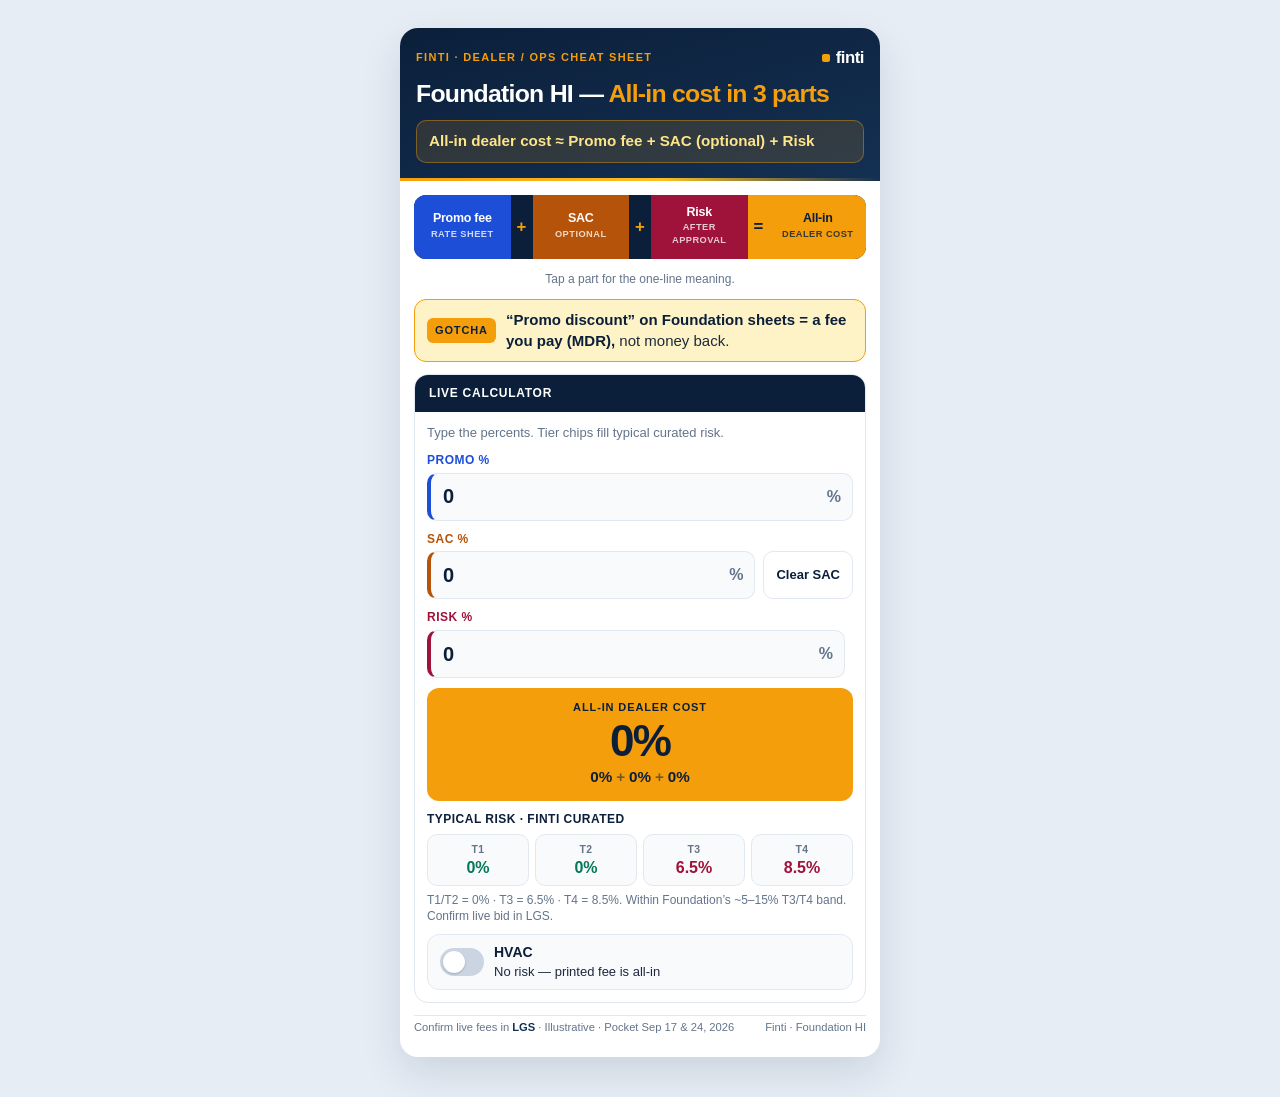
==== foundation-all-in.html @ e347deb6 "Add interactive Foundation HI all-in cheat sheet A single mobile-first page for the three-part deale" ====
<!DOCTYPE html>
<html lang="en">
<head>
<meta charset="utf-8" />
<meta name="viewport" content="width=device-width, initial-scale=1, viewport-fit=cover" />
<meta name="theme-color" content="#0B1F3A" />
<meta name="description" content="Foundation HI all-in dealer cost: Promo fee + SAC (optional) + Risk." />
<title>Foundation HI — All-in cost in 3 parts</title>
<script>document.documentElement.classList.add("js");</script>
<style>
  :root {
    --navy: #0B1F3A;
    --navy-mid: #143052;
    --gold: #F59E0B;
    --gold-soft: #FEF3C7;
    --gold-deep: #D97706;
    --ink: #1E293B;
    --muted: #64748B;
    --line: #E2E8F0;
    --wash: #F8FAFC;
    --promo: #1D4ED8;
    --promo-soft: #EFF6FF;
    --sac: #B45309;
    --sac-soft: #FFFBEB;
    --risk: #9F1239;
    --risk-soft: #FFF1F2;
    --ok: #047857;
    --ok-soft: #ECFDF5;
    --page: #E7EDF5;
    color-scheme: light;
    font-family: -apple-system, BlinkMacSystemFont, "Segoe UI", Roboto, Helvetica, Arial, sans-serif;
  }

  * { box-sizing: border-box; margin: 0; padding: 0; }

  html {
    height: 100%;
    -webkit-text-size-adjust: 100%;
    text-size-adjust: 100%;
  }

  body {
    min-height: 100%;
    min-height: 100dvh;
    background: var(--page);
    color: var(--ink);
    line-height: 1.4;
    -webkit-font-smoothing: antialiased;
    padding-left: env(safe-area-inset-left, 0);
    padding-right: env(safe-area-inset-right, 0);
    overflow-x: hidden;
  }

  button, input { font: inherit; color: inherit; }
  button {
    cursor: pointer;
    touch-action: manipulation;
    -webkit-tap-highlight-color: transparent;
  }
  button:focus-visible, input:focus-visible {
    outline: 2px solid var(--gold);
    outline-offset: 2px;
  }

  .sheet {
    width: min(480px, 100%);
    margin: 0 auto;
    background: #fff;
    min-height: 100dvh;
  }

  header {
    background: linear-gradient(165deg, var(--navy) 0%, var(--navy-mid) 100%);
    color: #fff;
    padding: calc(18px + env(safe-area-inset-top, 0)) 16px 18px;
    position: relative;
  }
  header::after {
    content: "";
    position: absolute;
    left: 0; right: 0; bottom: 0;
    height: 3px;
    background: linear-gradient(90deg, var(--gold), #FBBF24 55%, transparent);
  }
  .brand-row {
    display: flex;
    align-items: center;
    justify-content: space-between;
    gap: 12px;
    margin-bottom: 10px;
  }
  .eyebrow {
    font-size: 0.6875rem;
    font-weight: 700;
    letter-spacing: 0.12em;
    text-transform: uppercase;
    color: var(--gold);
  }
  .wordmark {
    font-weight: 700;
    letter-spacing: -0.03em;
    font-size: 1.05rem;
    color: #fff;
  }
  .wordmark i {
    display: inline-block;
    width: 8px;
    height: 8px;
    margin-right: 6px;
    border-radius: 2px;
    background: var(--gold);
    transform: translateY(-1px);
    font-style: normal;
  }
  h1 {
    font-size: 1.55rem;
    font-weight: 700;
    letter-spacing: -0.03em;
    line-height: 1.15;
    color: #fff;
  }
  h1 span { color: var(--gold); }
  .formula-line {
    margin-top: 12px;
    background: rgba(245, 158, 11, 0.14);
    border: 1px solid rgba(245, 158, 11, 0.4);
    color: #FDE68A;
    border-radius: 10px;
    padding: 10px 12px;
    font-size: 0.95rem;
    font-weight: 600;
    line-height: 1.35;
  }

  main {
    padding: 14px 14px calc(22px + env(safe-area-inset-bottom, 0));
    display: flex;
    flex-direction: column;
  }
  main > * + * { margin-top: 12px; }

  .formula {
    display: flex;
    align-items: stretch;
    border-radius: 12px;
    overflow: hidden;
    background: var(--navy);
    min-height: 64px;
  }
  .part {
    flex: 1 1 0;
    min-width: 0;
    min-height: 64px;
    border: 0;
    padding: 10px 4px;
    display: flex;
    flex-direction: column;
    align-items: center;
    justify-content: center;
    gap: 2px;
    color: #fff;
    text-align: center;
  }
  .part .label {
    font-size: 0.78rem;
    font-weight: 700;
    letter-spacing: -0.02em;
    line-height: 1.1;
    white-space: nowrap;
  }
  .part .sub {
    font-size: 0.58rem;
    font-weight: 600;
    letter-spacing: 0.05em;
    text-transform: uppercase;
    opacity: 0.78;
  }
  .part.promo { background: var(--promo); }
  .part.sac { background: var(--sac); }
  .part.risk { background: var(--risk); }
  .part.allin { background: var(--gold); color: var(--navy); }
  .part.allin .sub { opacity: 0.8; }
  .part[aria-expanded="true"] { box-shadow: inset 0 -3px 0 #fff; }
  .part.allin[aria-expanded="true"] { box-shadow: inset 0 -3px 0 var(--navy); }
  .part:active { filter: brightness(1.08); }
  .op {
    width: 22px;
    flex: 0 0 22px;
    display: flex;
    align-items: center;
    justify-content: center;
    font-size: 1.05rem;
    font-weight: 700;
    color: var(--gold);
    background: var(--navy);
  }
  .op.eq { color: var(--navy); background: var(--gold); }

  .hint {
    font-size: 0.75rem;
    color: var(--muted);
    text-align: center;
  }
  html.js body.touched .hint { display: none; }

  .explain { overflow: hidden; }
  html.js .explain {
    max-height: 0;
    opacity: 0;
    margin-top: 0 !important;
    transition: max-height 0.22s ease, opacity 0.18s ease;
  }
  html.js .explain.is-open {
    max-height: 180px;
    opacity: 1;
    margin-top: 12px !important;
  }
  html.js .explain p { display: none; }
  html.js .explain p.is-on { display: block; }
  .explain p {
    border-radius: 10px;
    border: 1px solid var(--line);
    border-left-width: 4px;
    padding: 12px 12px;
    font-size: 0.9375rem;
    line-height: 1.4;
    background: var(--wash);
  }
  .explain p + p { margin-top: 8px; }
  .explain p.tone-promo { border-left-color: var(--promo); background: var(--promo-soft); }
  .explain p.tone-sac { border-left-color: var(--sac); background: var(--sac-soft); }
  .explain p.tone-risk { border-left-color: var(--risk); background: var(--risk-soft); }
  .explain p.tone-allin { border-left-color: var(--gold-deep); background: var(--gold-soft); }

  .gotcha {
    display: flex;
    align-items: center;
    gap: 10px;
    background: var(--gold-soft);
    border: 1.5px solid var(--gold);
    border-radius: 12px;
    padding: 10px 12px;
  }
  .gotcha-badge {
    flex: 0 0 auto;
    background: var(--gold);
    color: var(--navy);
    font-size: 0.6875rem;
    font-weight: 800;
    letter-spacing: 0.08em;
    text-transform: uppercase;
    padding: 5px 8px;
    border-radius: 6px;
  }
  .gotcha p {
    font-size: 0.9375rem;
    font-weight: 600;
    color: var(--navy);
    line-height: 1.35;
  }
  .gotcha p span { font-weight: 500; color: var(--ink); }

  .calc {
    border: 1.5px solid var(--line);
    border-radius: 14px;
    overflow: hidden;
    background: #fff;
  }
  .calc-head {
    background: var(--navy);
    color: #fff;
    font-size: 0.75rem;
    font-weight: 700;
    letter-spacing: 0.06em;
    text-transform: uppercase;
    padding: 10px 14px;
  }
  .calc-body {
    padding: 12px;
    display: flex;
    flex-direction: column;
    gap: 10px;
  }
  .calc-lead {
    font-size: 0.8125rem;
    color: var(--muted);
  }

  .field { display: flex; flex-direction: column; gap: 4px; }
  .field label {
    font-size: 0.75rem;
    font-weight: 700;
    letter-spacing: 0.04em;
    text-transform: uppercase;
  }
  .field.promo label { color: var(--promo); }
  .field.sac label { color: var(--sac); }
  .field.risk label { color: var(--risk); }
  .sac-row, .risk-row {
    display: grid;
    grid-template-columns: 1fr auto;
    gap: 8px;
    align-items: stretch;
  }
  .input-wrap {
    position: relative;
    min-height: 48px;
  }
  .input-wrap input {
    width: 100%;
    height: 48px;
    border: 1.5px solid var(--line);
    border-radius: 10px;
    background: var(--wash);
    padding: 0 36px 0 12px;
    font-size: 1.25rem;
    font-weight: 700;
    font-variant-numeric: tabular-nums;
    color: var(--navy);
    -webkit-appearance: none;
    appearance: none;
  }
  .field.promo input { border-left: 4px solid var(--promo); }
  .field.sac input { border-left: 4px solid var(--sac); }
  .field.risk input { border-left: 4px solid var(--risk); }
  .input-wrap input:disabled {
    opacity: 0.55;
    color: var(--ok);
    background: var(--ok-soft);
  }
  .suffix {
    position: absolute;
    right: 12px;
    top: 50%;
    transform: translateY(-50%);
    font-weight: 700;
    color: var(--muted);
    pointer-events: none;
  }

  .ghost {
    min-height: 48px;
    padding: 0 12px;
    border-radius: 10px;
    border: 1.5px solid var(--line);
    background: #fff;
    color: var(--navy);
    font-size: 0.8125rem;
    font-weight: 700;
  }
  .ghost:active { background: var(--wash); }

  .total-block {
    background: var(--gold);
    color: var(--navy);
    border-radius: 12px;
    padding: 12px 14px 14px;
    text-align: center;
  }
  .total-k {
    font-size: 0.6875rem;
    font-weight: 800;
    letter-spacing: 0.08em;
    text-transform: uppercase;
  }
  .total {
    font-size: 2.75rem;
    font-weight: 800;
    letter-spacing: -0.04em;
    line-height: 1.05;
    font-variant-numeric: tabular-nums;
    margin-top: 2px;
  }
  .total.bump { animation: bump 0.28s ease; }
  @keyframes bump {
    0% { transform: scale(1); }
    40% { transform: scale(1.045); }
    100% { transform: scale(1); }
  }
  .breakdown {
    margin-top: 2px;
    font-size: 0.95rem;
    font-weight: 700;
    font-variant-numeric: tabular-nums;
    text-align: center;
    color: var(--navy);
  }
  .breakdown .opand { font-weight: 600; opacity: 0.55; padding: 0 4px; }

  .block-label {
    font-size: 0.75rem;
    font-weight: 700;
    letter-spacing: 0.04em;
    text-transform: uppercase;
    color: var(--navy);
  }
  .tiers {
    display: grid;
    grid-template-columns: repeat(4, 1fr);
    gap: 6px;
  }
  .tier {
    min-height: 52px;
    border-radius: 10px;
    border: 1.5px solid var(--line);
    background: var(--wash);
    display: flex;
    flex-direction: column;
    align-items: center;
    justify-content: center;
    gap: 1px;
    padding: 6px 2px;
  }
  .tier .k {
    font-size: 0.65rem;
    font-weight: 700;
    letter-spacing: 0.04em;
    text-transform: uppercase;
    color: var(--muted);
  }
  .tier .v {
    font-size: 1rem;
    font-weight: 800;
    font-variant-numeric: tabular-nums;
    color: var(--ok);
    line-height: 1.1;
  }
  .tier.hot .v { color: var(--risk); }
  .tier[aria-pressed="true"] {
    background: var(--navy);
    border-color: var(--navy);
  }
  .tier[aria-pressed="true"] .k,
  .tier[aria-pressed="true"] .v { color: #fff; }
  .tier:disabled { opacity: 0.4; }

  .note {
    font-size: 0.75rem;
    color: var(--muted);
    line-height: 1.35;
  }

  .hvac {
    width: 100%;
    min-height: 52px;
    display: flex;
    align-items: center;
    gap: 10px;
    text-align: left;
    border-radius: 12px;
    border: 1.5px solid var(--line);
    background: var(--wash);
    padding: 8px 12px;
  }
  .switch {
    width: 44px;
    height: 28px;
    border-radius: 99px;
    background: #CBD5E1;
    position: relative;
    flex: 0 0 44px;
    transition: background 0.18s ease;
  }
  .switch::after {
    content: "";
    position: absolute;
    top: 3px;
    left: 3px;
    width: 22px;
    height: 22px;
    border-radius: 50%;
    background: #fff;
    box-shadow: 0 1px 2px rgba(11, 31, 58, 0.25);
    transition: transform 0.18s ease;
  }
  .hvac[aria-checked="true"] {
    background: var(--ok-soft);
    border-color: var(--ok);
  }
  .hvac[aria-checked="true"] .switch { background: var(--ok); }
  .hvac[aria-checked="true"] .switch::after { transform: translateX(16px); }
  .hvac strong {
    display: block;
    font-size: 0.875rem;
    color: var(--navy);
  }
  .hvac[aria-checked="true"] strong { color: var(--ok); }
  .hvac em {
    display: block;
    font-style: normal;
    font-size: 0.8125rem;
    color: var(--ink);
    font-weight: 500;
  }

  .hvac-note {
    display: none;
    background: var(--ok-soft);
    color: var(--ok);
    border-radius: 10px;
    padding: 10px 12px;
    font-size: 0.875rem;
    font-weight: 700;
    line-height: 1.35;
  }
  .hvac-note.show { display: block; }
  .hvac-note span {
    display: block;
    font-weight: 500;
    color: var(--ink);
    margin-top: 2px;
  }

  footer {
    display: flex;
    justify-content: space-between;
    gap: 10px;
    padding-top: 4px;
    border-top: 1px solid var(--line);
    font-size: 0.7rem;
    color: var(--muted);
    line-height: 1.35;
  }
  footer strong { color: var(--navy-mid); font-weight: 600; }

  .visually-hidden {
    position: absolute;
    width: 1px;
    height: 1px;
    padding: 0;
    margin: -1px;
    overflow: hidden;
    clip: rect(0, 0, 0, 0);
    white-space: nowrap;
    border: 0;
  }

  @media (min-width: 540px) {
    body { padding: 28px 16px 40px; }
    .sheet {
      min-height: auto;
      border-radius: 18px;
      overflow: hidden;
      box-shadow: 0 16px 40px rgba(11, 31, 58, 0.12);
    }
  }

  @media (max-width: 359px) {
    h1 { font-size: 1.35rem; }
    .part .label { font-size: 0.72rem; }
    .part .sub { font-size: 0.5rem; letter-spacing: 0.02em; }
    .op { width: 16px; flex-basis: 16px; font-size: 0.9rem; }
    .total { font-size: 2.35rem; }
  }

  @media (prefers-reduced-motion: reduce) {
    *, *::before, *::after {
      animation: none !important;
      transition: none !important;
    }
  }
</style>
</head>
<body>
<div class="sheet">
  <header>
    <div class="brand-row">
      <div class="eyebrow">Finti · Dealer / Ops cheat sheet</div>
      <div class="wordmark"><i aria-hidden="true"></i>finti</div>
    </div>
    <h1>Foundation HI — <span>All-in cost in 3 parts</span></h1>
    <p class="formula-line">All-in dealer cost ≈ Promo fee + SAC (optional) + Risk</p>
  </header>

  <main>
    <div class="formula" role="group" aria-label="All-in formula. Tap a part for what it means.">
      <button type="button" class="part promo" data-part="promo" aria-expanded="false" aria-controls="explain">
        <span class="label">Promo fee</span>
        <span class="sub">Rate sheet</span>
      </button>
      <div class="op" aria-hidden="true">+</div>
      <button type="button" class="part sac" data-part="sac" aria-expanded="false" aria-controls="explain">
        <span class="label">SAC</span>
        <span class="sub">Optional</span>
      </button>
      <div class="op" aria-hidden="true">+</div>
      <button type="button" class="part risk" data-part="risk" aria-expanded="false" aria-controls="explain">
        <span class="label">Risk</span>
        <span class="sub">After approval</span>
      </button>
      <div class="op eq" aria-hidden="true">=</div>
      <button type="button" class="part allin" data-part="allin" aria-expanded="false" aria-controls="explain">
        <span class="label">All-in</span>
        <span class="sub">Dealer cost</span>
      </button>
    </div>
    <p class="hint" id="hint">Tap a part for the one-line meaning.</p>

    <div id="explain" class="explain" aria-live="polite" aria-hidden="true">
      <p class="tone-promo" data-part="promo">Printed dealer fee on the rate sheet for APR × term × tier.</p>
      <p class="tone-sac" data-part="sac">Optional same-as-cash period; tier-priced add-on on top of the installment plan.</p>
      <p class="tone-risk" data-part="risk">Variable Discount Adder after approval (HI / Standard). Not printed as a product row.</p>
      <p class="tone-allin" data-part="allin">Dealer cost: Promo fee + SAC (optional) + Risk.</p>
    </div>

    <div class="gotcha">
      <div class="gotcha-badge">Gotcha</div>
      <p>“Promo discount” on Foundation sheets = a fee you pay (MDR), <span>not money back.</span></p>
    </div>

    <section class="calc" aria-labelledby="calc-title">
      <div class="calc-head" id="calc-title">Live calculator</div>
      <div class="calc-body">
        <p class="calc-lead">Type the percents. Tier chips fill typical curated risk.</p>

        <div class="field promo">
          <label for="promo">Promo %</label>
          <div class="input-wrap">
            <input id="promo" inputmode="decimal" enterkeyhint="done" autocomplete="off" autocorrect="off" spellcheck="false" value="0" aria-label="Promo percent" />
            <span class="suffix" aria-hidden="true">%</span>
          </div>
        </div>

        <div class="field sac">
          <label for="sac">SAC %</label>
          <div class="sac-row">
            <div class="input-wrap">
              <input id="sac" inputmode="decimal" enterkeyhint="done" autocomplete="off" autocorrect="off" spellcheck="false" value="0" aria-label="SAC percent" />
              <span class="suffix" aria-hidden="true">%</span>
            </div>
            <button type="button" class="ghost" id="clear-sac">Clear SAC</button>
          </div>
        </div>

        <div class="field risk">
          <label for="risk">Risk %</label>
          <div class="risk-row">
            <div class="input-wrap">
              <input id="risk" inputmode="decimal" enterkeyhint="done" autocomplete="off" autocorrect="off" spellcheck="false" value="0" aria-label="Risk percent" />
              <span class="suffix" aria-hidden="true">%</span>
            </div>
          </div>
        </div>

        <div class="total-block">
          <div class="total-k">All-in dealer cost</div>
          <div class="total" id="total">0%</div>
          <p class="breakdown" id="breakdown" aria-hidden="true">
            <span id="b-promo">0%</span><span class="opand">+</span><span id="b-sac">0%</span><span class="opand">+</span><span id="b-risk">0%</span>
          </p>
        </div>
        <p class="visually-hidden" id="live" aria-live="polite"></p>

        <div>
          <div class="block-label" id="tier-label">Typical risk · Finti curated</div>
          <div class="tiers" role="radiogroup" aria-labelledby="tier-label" style="margin-top:6px">
            <button type="button" class="tier" data-tier="t1" data-risk="0" aria-pressed="false">
              <span class="k">T1</span><span class="v">0%</span>
            </button>
            <button type="button" class="tier" data-tier="t2" data-risk="0" aria-pressed="false">
              <span class="k">T2</span><span class="v">0%</span>
            </button>
            <button type="button" class="tier hot" data-tier="t3" data-risk="6.5" aria-pressed="false">
              <span class="k">T3</span><span class="v">6.5%</span>
            </button>
            <button type="button" class="tier hot" data-tier="t4" data-risk="8.5" aria-pressed="false">
              <span class="k">T4</span><span class="v">8.5%</span>
            </button>
          </div>
          <p class="note" style="margin-top:6px">T1/T2 = 0% · T3 = 6.5% · T4 = 8.5%. Within Foundation’s ~5–15% T3/T4 band. Confirm live bid in LGS.</p>
        </div>

        <button type="button" class="hvac" id="hvac" role="switch" aria-checked="false">
          <span class="switch" aria-hidden="true"></span>
          <span>
            <strong>HVAC</strong>
            <em id="hvac-em">No risk — printed fee is all-in</em>
          </span>
        </button>
        <p class="hvac-note" id="hvac-note">No risk factor. Printed fee is all-in.<span>Do not add a Variable Discount Adder.</span></p>
      </div>
    </section>

    <footer>
      <div>Confirm live fees in <strong>LGS</strong> · Illustrative · Pocket Sep 17 &amp; 24, 2026</div>
      <div>Finti · Foundation HI</div>
    </footer>
  </main>
</div>
<script>
(function () {
  var open = null;
  var hvacOn = false;
  var tier = null;
  var riskMemory = "0";
  var tierMemory = null;
  var lastTotal = "0%";
  var liveTimer = 0;

  var explain = document.getElementById("explain");
  var parts = Array.prototype.slice.call(document.querySelectorAll(".part"));
  var lines = Array.prototype.slice.call(explain.querySelectorAll("p"));
  var promo = document.getElementById("promo");
  var sac = document.getElementById("sac");
  var risk = document.getElementById("risk");
  var totalEl = document.getElementById("total");
  var bPromo = document.getElementById("b-promo");
  var bSac = document.getElementById("b-sac");
  var bRisk = document.getElementById("b-risk");
  var live = document.getElementById("live");
  var hvacBtn = document.getElementById("hvac");
  var hvacNote = document.getElementById("hvac-note");
  var hvacEm = document.getElementById("hvac-em");
  var tiers = Array.prototype.slice.call(document.querySelectorAll(".tier"));

  function parsePct(raw) {
    var n = parseFloat(String(raw).replace(/[^0-9.+-]/g, ""));
    return isFinite(n) ? n : 0;
  }

  function formatPct(n) {
    var r = Math.round((n + Number.EPSILON) * 100) / 100;
    var text = r.toFixed(2).replace(/\.00$/, "").replace(/(\.\d)0$/, "$1");
    return text + "%";
  }

  function selectAll(el) {
    requestAnimationFrame(function () {
      try { el.setSelectionRange(0, el.value.length); } catch (e) {}
    });
  }

  function setTierPressed(id) {
    tier = id;
    tiers.forEach(function (btn) {
      var on = btn.getAttribute("data-tier") === id;
      btn.setAttribute("aria-pressed", on ? "true" : "false");
    });
  }

  function render() {
    var p = parsePct(promo.value);
    var s = parsePct(sac.value);
    var r = hvacOn ? 0 : parsePct(risk.value);
    var sum = formatPct(p + s + r);
    if (sum !== lastTotal) {
      totalEl.classList.remove("bump");
      void totalEl.offsetWidth;
      totalEl.classList.add("bump");
      lastTotal = sum;
    }
    totalEl.textContent = sum;
    bPromo.textContent = formatPct(p);
    bSac.textContent = formatPct(s);
    bRisk.textContent = formatPct(r);
    clearTimeout(liveTimer);
    liveTimer = setTimeout(function () {
      live.textContent = "All-in dealer cost " + sum;
    }, 400);
  }

  function applyHvac(on) {
    hvacOn = on;
    hvacBtn.setAttribute("aria-checked", on ? "true" : "false");
    hvacNote.classList.toggle("show", on);
    risk.disabled = on;
    tiers.forEach(function (btn) { btn.disabled = on; });
    if (on) {
      riskMemory = risk.value;
      tierMemory = tier;
      risk.value = "0";
      setTierPressed(null);
      hvacEm.textContent = "On · printed fee is all-in";
    } else {
      risk.value = riskMemory;
      setTierPressed(tierMemory);
      hvacEm.textContent = "No risk — printed fee is all-in";
    }
    render();
  }

  parts.forEach(function (btn) {
    btn.addEventListener("click", function () {
      var part = btn.getAttribute("data-part");
      var willOpen = open !== part;
      document.body.classList.add("touched");
      if (willOpen) {
        lines.forEach(function (p) {
          p.classList.toggle("is-on", p.getAttribute("data-part") === part);
        });
        explain.classList.add("is-open");
        open = part;
        explain.setAttribute("aria-hidden", "false");
      } else {
        explain.classList.remove("is-open");
        explain.setAttribute("aria-hidden", "true");
        open = null;
      }
      parts.forEach(function (b) {
        b.setAttribute("aria-expanded", open === b.getAttribute("data-part") ? "true" : "false");
      });
    });
  });

  [promo, sac, risk].forEach(function (input) {
    input.addEventListener("input", function () {
      if (input === risk && !hvacOn) {
        setTierPressed(null);
        riskMemory = risk.value;
        tierMemory = null;
      }
      render();
    });
    input.addEventListener("focus", function () { selectAll(input); });
  });

  document.getElementById("clear-sac").addEventListener("click", function () {
    sac.value = "0";
    render();
    sac.focus();
  });

  tiers.forEach(function (btn) {
    btn.addEventListener("click", function () {
      if (hvacOn) applyHvac(false);
      var id = btn.getAttribute("data-tier");
      var value = btn.getAttribute("data-risk");
      risk.value = value;
      riskMemory = value;
      tierMemory = id;
      setTierPressed(id);
      render();
    });
  });

  hvacBtn.addEventListener("click", function () {
    applyHvac(!hvacOn);
  });

  render();
})();
</script>
</body>
</html>
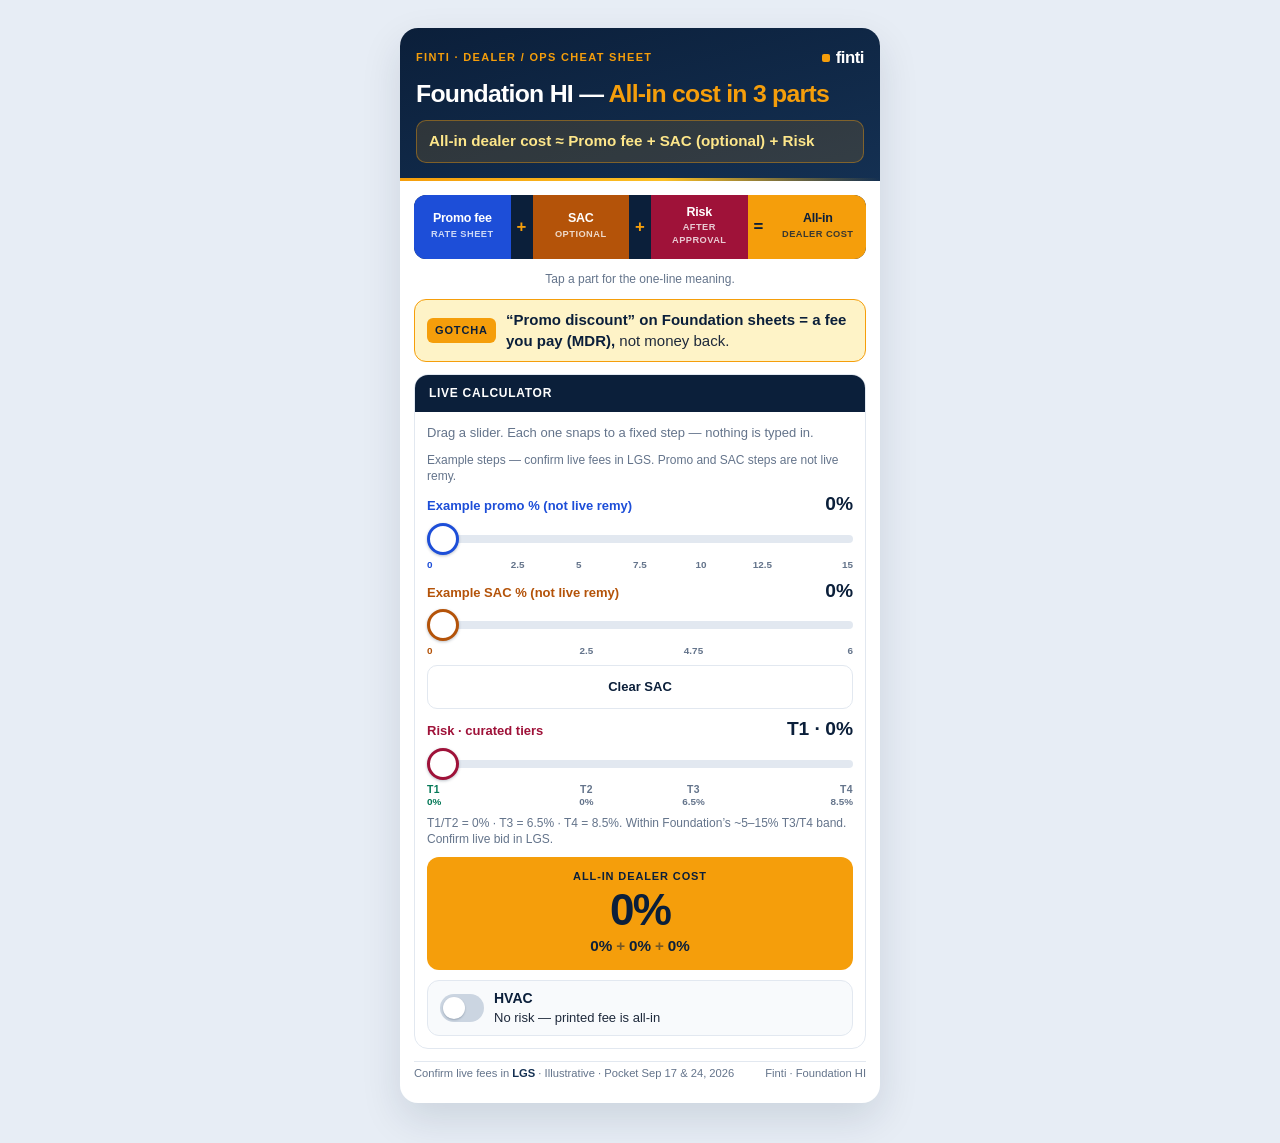
==== commit 0c986dad: "Snap the all-in calculator to stepped sliders Risk only moves through curated tiers T1–T4. Promo and" ====
--- a/foundation-all-in.html
+++ b/foundation-all-in.html
@@ -286,60 +286,112 @@
     color: var(--muted);
   }
 
-  .field { display: flex; flex-direction: column; gap: 4px; }
+  .field {
+    --accent: var(--navy);
+    display: flex;
+    flex-direction: column;
+    gap: 2px;
+  }
+  .field.promo { --accent: var(--promo); }
+  .field.sac { --accent: var(--sac); }
+  .field.risk { --accent: var(--risk); }
+  .field-top {
+    display: flex;
+    align-items: baseline;
+    justify-content: space-between;
+    gap: 10px;
+  }
   .field label {
-    font-size: 0.75rem;
-    font-weight: 700;
-    letter-spacing: 0.04em;
-    text-transform: uppercase;
-  }
-  .field.promo label { color: var(--promo); }
-  .field.sac label { color: var(--sac); }
-  .field.risk label { color: var(--risk); }
-  .sac-row, .risk-row {
-    display: grid;
-    grid-template-columns: 1fr auto;
-    gap: 8px;
-    align-items: stretch;
-  }
-  .input-wrap {
-    position: relative;
-    min-height: 48px;
-  }
-  .input-wrap input {
-    width: 100%;
-    height: 48px;
-    border: 1.5px solid var(--line);
-    border-radius: 10px;
-    background: var(--wash);
-    padding: 0 36px 0 12px;
-    font-size: 1.25rem;
-    font-weight: 700;
+    font-size: 0.8125rem;
+    font-weight: 700;
+    line-height: 1.3;
+    color: var(--accent);
+  }
+  .field output {
+    flex: 0 0 auto;
+    font-size: 1.2rem;
+    font-weight: 800;
     font-variant-numeric: tabular-nums;
     color: var(--navy);
+    line-height: 1;
+  }
+  .field.is-forced output { color: var(--ok); }
+
+  .slider {
     -webkit-appearance: none;
     appearance: none;
-  }
-  .field.promo input { border-left: 4px solid var(--promo); }
-  .field.sac input { border-left: 4px solid var(--sac); }
-  .field.risk input { border-left: 4px solid var(--risk); }
-  .input-wrap input:disabled {
-    opacity: 0.55;
-    color: var(--ok);
-    background: var(--ok-soft);
-  }
-  .suffix {
-    position: absolute;
-    right: 12px;
-    top: 50%;
-    transform: translateY(-50%);
-    font-weight: 700;
+    width: 100%;
+    height: 44px;
+    margin: 0;
+    background: transparent;
+    touch-action: manipulation;
+    accent-color: var(--accent);
+  }
+  .slider:focus { outline: none; }
+  .slider:focus-visible { outline: 2px solid var(--gold); outline-offset: 2px; }
+  .slider::-webkit-slider-runnable-track {
+    height: 8px;
+    border-radius: 99px;
+    background: linear-gradient(90deg, var(--accent) var(--fill, 0%), #E2E8F0 var(--fill, 0%));
+  }
+  .slider::-webkit-slider-thumb {
+    -webkit-appearance: none;
+    appearance: none;
+    width: 32px;
+    height: 32px;
+    margin-top: -12px;
+    border-radius: 50%;
+    background: #fff;
+    border: 3px solid var(--accent);
+    box-shadow: 0 1px 3px rgba(11, 31, 58, 0.28);
+  }
+  .slider::-moz-range-track {
+    height: 8px;
+    border-radius: 99px;
+    background: #E2E8F0;
+    border: 0;
+  }
+  .slider::-moz-range-progress {
+    height: 8px;
+    border-radius: 99px;
+    background: var(--accent);
+  }
+  .slider::-moz-range-thumb {
+    width: 32px;
+    height: 32px;
+    border-radius: 50%;
+    background: #fff;
+    border: 3px solid var(--accent);
+    box-shadow: 0 1px 3px rgba(11, 31, 58, 0.28);
+  }
+  .slider:disabled { opacity: 0.4; }
+
+  .ticks {
+    display: flex;
+    justify-content: space-between;
+    gap: 2px;
+    margin-top: -4px;
+    font-size: 0.62rem;
+    font-weight: 700;
+    font-variant-numeric: tabular-nums;
     color: var(--muted);
-    pointer-events: none;
-  }
+    line-height: 1.15;
+  }
+  .ticks span { flex: 1 1 0; text-align: center; min-width: 0; }
+  .ticks span:first-child { text-align: left; }
+  .ticks span:last-child { text-align: right; }
+  .ticks b {
+    display: block;
+    font-size: 0.65rem;
+    letter-spacing: 0.04em;
+  }
+  .ticks span.on { color: var(--accent); }
+  .field.risk .ticks span.on { color: var(--ok); }
+  .field.risk .ticks span.hot.on { color: var(--risk); }
 
   .ghost {
-    min-height: 48px;
+    min-height: 44px;
+    margin-top: 6px;
     padding: 0 12px;
     border-radius: 10px;
     border: 1.5px solid var(--line);
@@ -386,53 +438,6 @@
     color: var(--navy);
   }
   .breakdown .opand { font-weight: 600; opacity: 0.55; padding: 0 4px; }
-
-  .block-label {
-    font-size: 0.75rem;
-    font-weight: 700;
-    letter-spacing: 0.04em;
-    text-transform: uppercase;
-    color: var(--navy);
-  }
-  .tiers {
-    display: grid;
-    grid-template-columns: repeat(4, 1fr);
-    gap: 6px;
-  }
-  .tier {
-    min-height: 52px;
-    border-radius: 10px;
-    border: 1.5px solid var(--line);
-    background: var(--wash);
-    display: flex;
-    flex-direction: column;
-    align-items: center;
-    justify-content: center;
-    gap: 1px;
-    padding: 6px 2px;
-  }
-  .tier .k {
-    font-size: 0.65rem;
-    font-weight: 700;
-    letter-spacing: 0.04em;
-    text-transform: uppercase;
-    color: var(--muted);
-  }
-  .tier .v {
-    font-size: 1rem;
-    font-weight: 800;
-    font-variant-numeric: tabular-nums;
-    color: var(--ok);
-    line-height: 1.1;
-  }
-  .tier.hot .v { color: var(--risk); }
-  .tier[aria-pressed="true"] {
-    background: var(--navy);
-    border-color: var(--navy);
-  }
-  .tier[aria-pressed="true"] .k,
-  .tier[aria-pressed="true"] .v { color: #fff; }
-  .tier:disabled { opacity: 0.4; }
 
   .note {
     font-size: 0.75rem;
@@ -611,35 +616,36 @@
     <section class="calc" aria-labelledby="calc-title">
       <div class="calc-head" id="calc-title">Live calculator</div>
       <div class="calc-body">
-        <p class="calc-lead">Type the percents. Tier chips fill typical curated risk.</p>
+        <p class="calc-lead">Drag a slider. Each one snaps to a fixed step — nothing is typed in.</p>
+        <p class="note">Example steps — confirm live fees in LGS. Promo and SAC steps are not live remy.</p>
 
         <div class="field promo">
-          <label for="promo">Promo %</label>
-          <div class="input-wrap">
-            <input id="promo" inputmode="decimal" enterkeyhint="done" autocomplete="off" autocorrect="off" spellcheck="false" value="0" aria-label="Promo percent" />
-            <span class="suffix" aria-hidden="true">%</span>
+          <div class="field-top">
+            <label for="promo">Example promo % (not live remy)</label>
+            <output id="promo-out" for="promo">0%</output>
           </div>
+          <input id="promo" class="slider" type="range" min="0" max="6" step="1" value="0" aria-valuemin="0" aria-valuemax="6" aria-valuetext="Example 0%, not live remy" />
+          <div class="ticks" aria-hidden="true"><span>0</span><span>2.5</span><span>5</span><span>7.5</span><span>10</span><span>12.5</span><span>15</span></div>
         </div>
 
         <div class="field sac">
-          <label for="sac">SAC %</label>
-          <div class="sac-row">
-            <div class="input-wrap">
-              <input id="sac" inputmode="decimal" enterkeyhint="done" autocomplete="off" autocorrect="off" spellcheck="false" value="0" aria-label="SAC percent" />
-              <span class="suffix" aria-hidden="true">%</span>
-            </div>
-            <button type="button" class="ghost" id="clear-sac">Clear SAC</button>
+          <div class="field-top">
+            <label for="sac">Example SAC % (not live remy)</label>
+            <output id="sac-out" for="sac">0%</output>
           </div>
+          <input id="sac" class="slider" type="range" min="0" max="3" step="1" value="0" aria-valuemin="0" aria-valuemax="3" aria-valuetext="Example 0%, not live remy" />
+          <div class="ticks" aria-hidden="true"><span>0</span><span>2.5</span><span>4.75</span><span>6</span></div>
+          <button type="button" class="ghost" id="clear-sac">Clear SAC</button>
         </div>
 
-        <div class="field risk">
-          <label for="risk">Risk %</label>
-          <div class="risk-row">
-            <div class="input-wrap">
-              <input id="risk" inputmode="decimal" enterkeyhint="done" autocomplete="off" autocorrect="off" spellcheck="false" value="0" aria-label="Risk percent" />
-              <span class="suffix" aria-hidden="true">%</span>
-            </div>
+        <div class="field risk" id="risk-field">
+          <div class="field-top">
+            <label for="risk">Risk · curated tiers</label>
+            <output id="risk-out" for="risk">T1 · 0%</output>
           </div>
+          <input id="risk" class="slider" type="range" min="0" max="3" step="1" value="0" aria-valuemin="0" aria-valuemax="3" aria-valuetext="T1, 0%" />
+          <div class="ticks" aria-hidden="true"><span><b>T1</b>0%</span><span><b>T2</b>0%</span><span class="hot"><b>T3</b>6.5%</span><span class="hot"><b>T4</b>8.5%</span></div>
+          <p class="note" style="margin-top:6px">T1/T2 = 0% · T3 = 6.5% · T4 = 8.5%. Within Foundation’s ~5–15% T3/T4 band. Confirm live bid in LGS.</p>
         </div>
 
         <div class="total-block">
@@ -650,25 +656,6 @@
           </p>
         </div>
         <p class="visually-hidden" id="live" aria-live="polite"></p>
-
-        <div>
-          <div class="block-label" id="tier-label">Typical risk · Finti curated</div>
-          <div class="tiers" role="radiogroup" aria-labelledby="tier-label" style="margin-top:6px">
-            <button type="button" class="tier" data-tier="t1" data-risk="0" aria-pressed="false">
-              <span class="k">T1</span><span class="v">0%</span>
-            </button>
-            <button type="button" class="tier" data-tier="t2" data-risk="0" aria-pressed="false">
-              <span class="k">T2</span><span class="v">0%</span>
-            </button>
-            <button type="button" class="tier hot" data-tier="t3" data-risk="6.5" aria-pressed="false">
-              <span class="k">T3</span><span class="v">6.5%</span>
-            </button>
-            <button type="button" class="tier hot" data-tier="t4" data-risk="8.5" aria-pressed="false">
-              <span class="k">T4</span><span class="v">8.5%</span>
-            </button>
-          </div>
-          <p class="note" style="margin-top:6px">T1/T2 = 0% · T3 = 6.5% · T4 = 8.5%. Within Foundation’s ~5–15% T3/T4 band. Confirm live bid in LGS.</p>
-        </div>
 
         <button type="button" class="hvac" id="hvac" role="switch" aria-checked="false">
           <span class="switch" aria-hidden="true"></span>
@@ -689,11 +676,18 @@
 </div>
 <script>
 (function () {
+  var PROMO = [0, 2.5, 5, 7.5, 10, 12.5, 15];
+  var SAC = [0, 2.5, 4.75, 6];
+  var RISK = [
+    { tier: "T1", pct: 0 },
+    { tier: "T2", pct: 0 },
+    { tier: "T3", pct: 6.5 },
+    { tier: "T4", pct: 8.5 }
+  ];
+
   var open = null;
   var hvacOn = false;
-  var tier = null;
-  var riskMemory = "0";
-  var tierMemory = null;
+  var riskMemory = 0;
   var lastTotal = "0%";
   var liveTimer = 0;
 
@@ -703,6 +697,10 @@
   var promo = document.getElementById("promo");
   var sac = document.getElementById("sac");
   var risk = document.getElementById("risk");
+  var riskField = document.getElementById("risk-field");
+  var promoOut = document.getElementById("promo-out");
+  var sacOut = document.getElementById("sac-out");
+  var riskOut = document.getElementById("risk-out");
   var totalEl = document.getElementById("total");
   var bPromo = document.getElementById("b-promo");
   var bSac = document.getElementById("b-sac");
@@ -711,12 +709,6 @@
   var hvacBtn = document.getElementById("hvac");
   var hvacNote = document.getElementById("hvac-note");
   var hvacEm = document.getElementById("hvac-em");
-  var tiers = Array.prototype.slice.call(document.querySelectorAll(".tier"));
-
-  function parsePct(raw) {
-    var n = parseFloat(String(raw).replace(/[^0-9.+-]/g, ""));
-    return isFinite(n) ? n : 0;
-  }
 
   function formatPct(n) {
     var r = Math.round((n + Number.EPSILON) * 100) / 100;
@@ -724,24 +716,28 @@
     return text + "%";
   }
 
-  function selectAll(el) {
-    requestAnimationFrame(function () {
-      try { el.setSelectionRange(0, el.value.length); } catch (e) {}
+  function snap(el) {
+    var max = Number(el.max);
+    var n = Math.round(Number(el.value));
+    if (!isFinite(n) || n < 0) n = 0;
+    if (n > max) n = max;
+    el.value = String(n);
+    el.style.setProperty("--fill", (max === 0 ? 0 : (n / max) * 100) + "%");
+    var ticks = el.parentElement.querySelectorAll(".ticks span");
+    Array.prototype.forEach.call(ticks, function (span, i) {
+      span.classList.toggle("on", !el.disabled && i === n);
     });
-  }
-
-  function setTierPressed(id) {
-    tier = id;
-    tiers.forEach(function (btn) {
-      var on = btn.getAttribute("data-tier") === id;
-      btn.setAttribute("aria-pressed", on ? "true" : "false");
-    });
+    return n;
   }
 
   function render() {
-    var p = parsePct(promo.value);
-    var s = parsePct(sac.value);
-    var r = hvacOn ? 0 : parsePct(risk.value);
+    var pi = snap(promo);
+    var si = snap(sac);
+    var ri = snap(risk);
+    var p = PROMO[pi];
+    var s = SAC[si];
+    var tier = RISK[ri];
+    var r = hvacOn ? 0 : tier.pct;
     var sum = formatPct(p + s + r);
     if (sum !== lastTotal) {
       totalEl.classList.remove("bump");
@@ -753,6 +749,12 @@
     bPromo.textContent = formatPct(p);
     bSac.textContent = formatPct(s);
     bRisk.textContent = formatPct(r);
+    promoOut.textContent = formatPct(p);
+    sacOut.textContent = formatPct(s);
+    riskOut.textContent = hvacOn ? "0%" : tier.tier + " · " + formatPct(tier.pct);
+    promo.setAttribute("aria-valuetext", "Example " + formatPct(p) + ", not live remy");
+    sac.setAttribute("aria-valuetext", "Example " + formatPct(s) + ", not live remy");
+    risk.setAttribute("aria-valuetext", hvacOn ? "0%, HVAC, printed fee is all-in" : tier.tier + ", " + formatPct(tier.pct));
     clearTimeout(liveTimer);
     liveTimer = setTimeout(function () {
       live.textContent = "All-in dealer cost " + sum;
@@ -763,17 +765,15 @@
     hvacOn = on;
     hvacBtn.setAttribute("aria-checked", on ? "true" : "false");
     hvacNote.classList.toggle("show", on);
-    risk.disabled = on;
-    tiers.forEach(function (btn) { btn.disabled = on; });
+    riskField.classList.toggle("is-forced", on);
     if (on) {
-      riskMemory = risk.value;
-      tierMemory = tier;
+      riskMemory = snap(risk);
       risk.value = "0";
-      setTierPressed(null);
+      risk.disabled = true;
       hvacEm.textContent = "On · printed fee is all-in";
     } else {
-      risk.value = riskMemory;
-      setTierPressed(tierMemory);
+      risk.disabled = false;
+      risk.value = String(riskMemory);
       hvacEm.textContent = "No risk — printed fee is all-in";
     }
     render();
@@ -803,34 +803,20 @@
   });
 
   [promo, sac, risk].forEach(function (input) {
+    input.addEventListener("keydown", function (e) {
+      var allow = { ArrowLeft: 1, ArrowRight: 1, ArrowUp: 1, ArrowDown: 1, Home: 1, End: 1, PageUp: 1, PageDown: 1, Tab: 1 };
+      if (!allow[e.key]) e.preventDefault();
+    });
     input.addEventListener("input", function () {
-      if (input === risk && !hvacOn) {
-        setTierPressed(null);
-        riskMemory = risk.value;
-        tierMemory = null;
-      }
+      if (input === risk && hvacOn) risk.value = "0";
+      if (input === risk && !hvacOn) riskMemory = snap(risk);
       render();
     });
-    input.addEventListener("focus", function () { selectAll(input); });
   });
 
   document.getElementById("clear-sac").addEventListener("click", function () {
     sac.value = "0";
     render();
-    sac.focus();
-  });
-
-  tiers.forEach(function (btn) {
-    btn.addEventListener("click", function () {
-      if (hvacOn) applyHvac(false);
-      var id = btn.getAttribute("data-tier");
-      var value = btn.getAttribute("data-risk");
-      risk.value = value;
-      riskMemory = value;
-      tierMemory = id;
-      setTierPressed(id);
-      render();
-    });
   });
 
   hvacBtn.addEventListener("click", function () {
